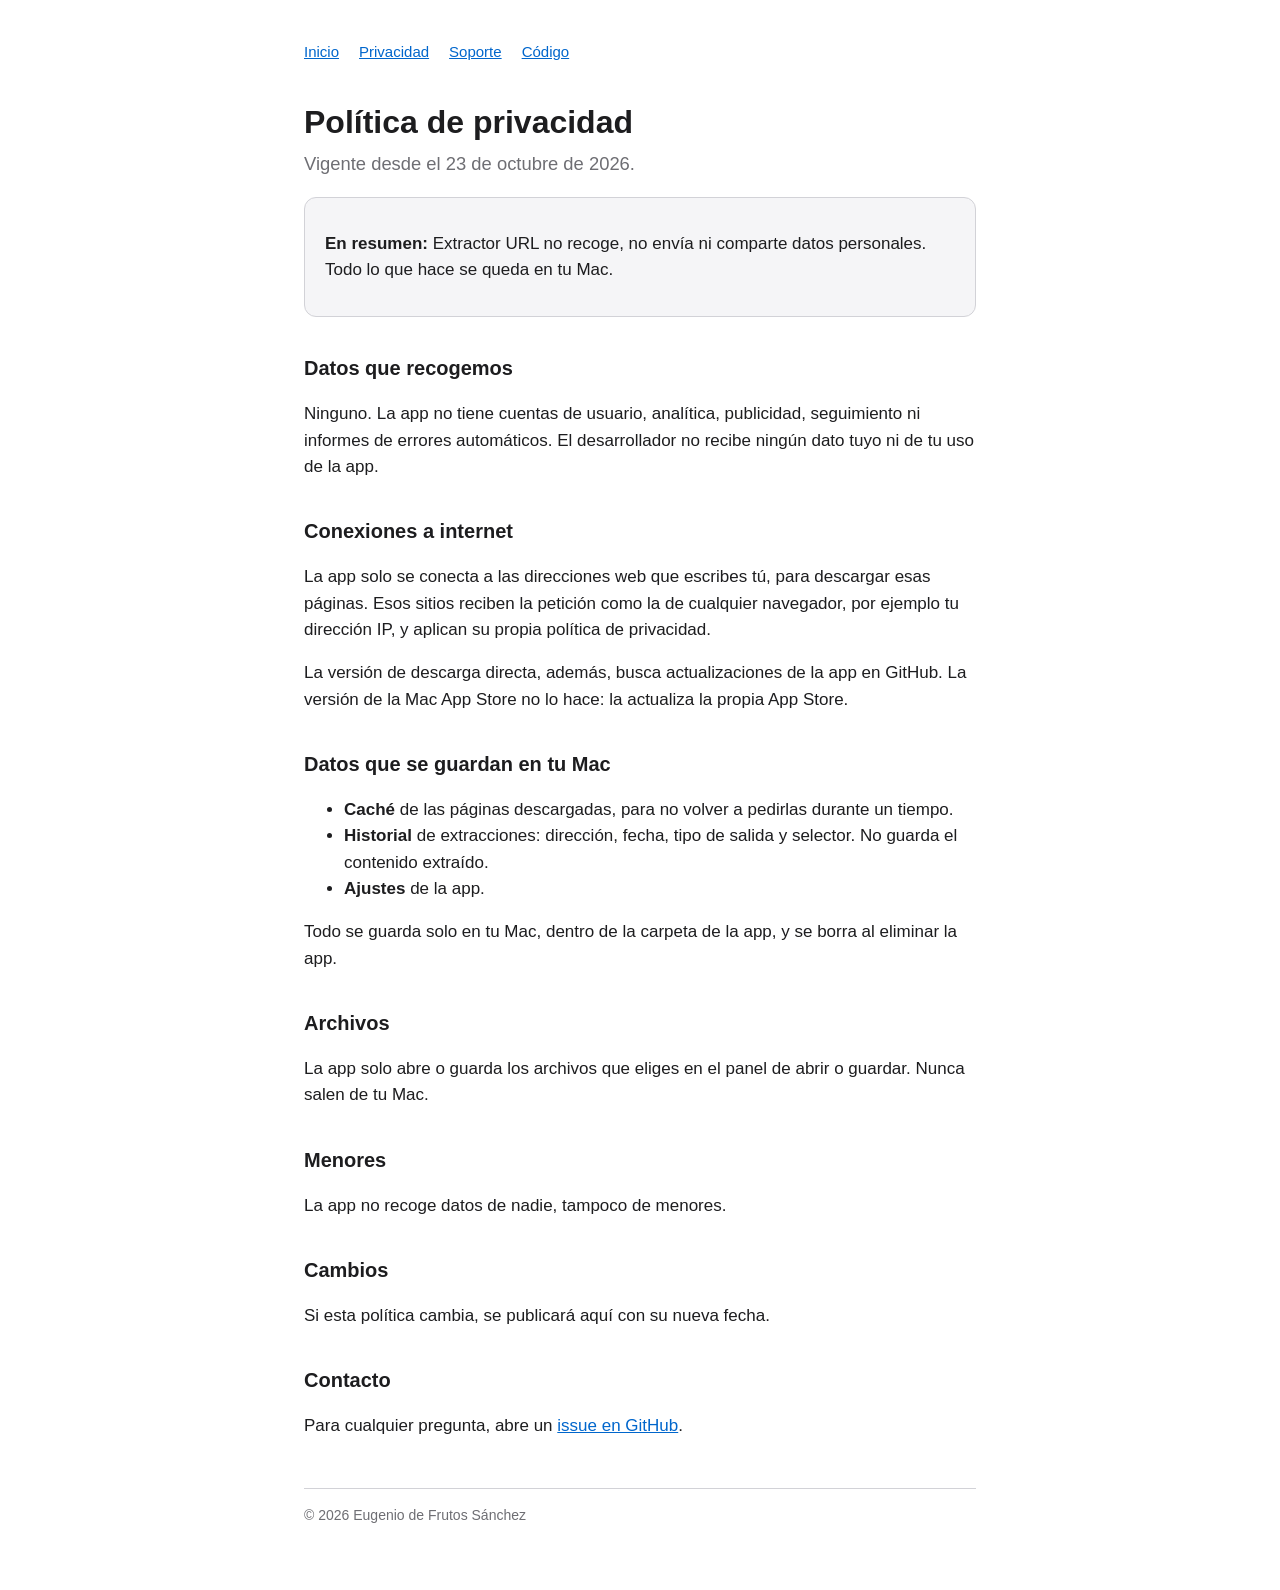
==== docs/privacidad.html @ 8d7008e2 "feat(28-01): publica privacidad y soporte, ficha y subida con altool Co-Authored-By: Claude Opus 5.5" ====
<!doctype html>
<html lang="es">
<head>
  <meta charset="utf-8">
  <meta name="viewport" content="width=device-width, initial-scale=1">
  <title>Privacidad — Extractor URL</title>
  <meta name="description" content="Política de privacidad de Extractor URL para macOS.">
  <link rel="stylesheet" href="estilo.css">
</head>
<body>
  <main>
    <nav>
      <a href="./">Inicio</a>
      <a href="privacidad.html">Privacidad</a>
      <a href="soporte.html">Soporte</a>
      <a href="https://github.com/edfrutos/extractor-url-macos">Código</a>
    </nav>
    <h1>Política de privacidad</h1>
    <p class="entradilla">Vigente desde el 23 de octubre de 2026.</p>

    <div class="caja">
      <p><strong>En resumen:</strong> Extractor URL no recoge, no envía ni
        comparte datos personales. Todo lo que hace se queda en tu Mac.</p>
    </div>

    <h2>Datos que recogemos</h2>
    <p>Ninguno. La app no tiene cuentas de usuario, analítica, publicidad,
      seguimiento ni informes de errores automáticos. El desarrollador no
      recibe ningún dato tuyo ni de tu uso de la app.</p>

    <h2>Conexiones a internet</h2>
    <p>La app solo se conecta a las direcciones web que escribes tú, para
      descargar esas páginas. Esos sitios reciben la petición como la de
      cualquier navegador, por ejemplo tu dirección IP, y aplican su propia
      política de privacidad.</p>
    <p>La versión de descarga directa, además, busca actualizaciones de la
      app en GitHub. La versión de la Mac App Store no lo hace: la actualiza
      la propia App Store.</p>

    <h2>Datos que se guardan en tu Mac</h2>
    <ul>
      <li><strong>Caché</strong> de las páginas descargadas, para no volver
        a pedirlas durante un tiempo.</li>
      <li><strong>Historial</strong> de extracciones: dirección, fecha, tipo
        de salida y selector. No guarda el contenido extraído.</li>
      <li><strong>Ajustes</strong> de la app.</li>
    </ul>
    <p>Todo se guarda solo en tu Mac, dentro de la carpeta de la app, y se
      borra al eliminar la app.</p>

    <h2>Archivos</h2>
    <p>La app solo abre o guarda los archivos que eliges en el panel de
      abrir o guardar. Nunca salen de tu Mac.</p>

    <h2>Menores</h2>
    <p>La app no recoge datos de nadie, tampoco de menores.</p>

    <h2>Cambios</h2>
    <p>Si esta política cambia, se publicará aquí con su nueva fecha.</p>

    <h2>Contacto</h2>
    <p>Para cualquier pregunta, abre un
      <a href="https://github.com/edfrutos/extractor-url-macos/issues">issue
      en GitHub</a>.</p>
    <footer>© 2026 Eugenio de Frutos Sánchez</footer>
  </main>
</body>
</html>
---- docs/estilo.css ----
:root {
  --fondo: #ffffff;
  --texto: #1d1d1f;
  --suave: #6e6e73;
  --borde: #d2d2d7;
  --enlace: #0066cc;
  --caja: #f5f5f7;
}

@media (prefers-color-scheme: dark) {
  :root {
    --fondo: #1c1c1e;
    --texto: #f5f5f7;
    --suave: #a1a1a6;
    --borde: #3a3a3c;
    --enlace: #4da3ff;
    --caja: #2c2c2e;
  }
}

* {
  box-sizing: border-box;
}

body {
  margin: 0;
  background: var(--fondo);
  color: var(--texto);
  font: 17px/1.55 -apple-system, BlinkMacSystemFont, "Helvetica Neue", Arial,
    sans-serif;
}

main {
  max-width: 44rem;
  margin: 0 auto;
  padding: 2.5rem 1rem 4rem;
}

nav {
  display: flex;
  flex-wrap: wrap;
  gap: 0.25rem 1.25rem;
  margin-bottom: 2.5rem;
  font-size: 15px;
}

h1 {
  font-size: 2rem;
  line-height: 1.2;
  margin: 0 0 0.5rem;
}

h2 {
  font-size: 1.25rem;
  margin: 2.25rem 0 0.5rem;
}

h3 {
  font-size: 1.05rem;
  margin: 1.5rem 0 0.25rem;
}

a {
  color: var(--enlace);
}

.entradilla {
  color: var(--suave);
  font-size: 1.15rem;
  margin-top: 0;
}

.caja {
  background: var(--caja);
  border: 1px solid var(--borde);
  border-radius: 12px;
  padding: 1rem 1.25rem;
}

footer {
  margin-top: 3rem;
  padding-top: 1rem;
  border-top: 1px solid var(--borde);
  color: var(--suave);
  font-size: 14px;
}
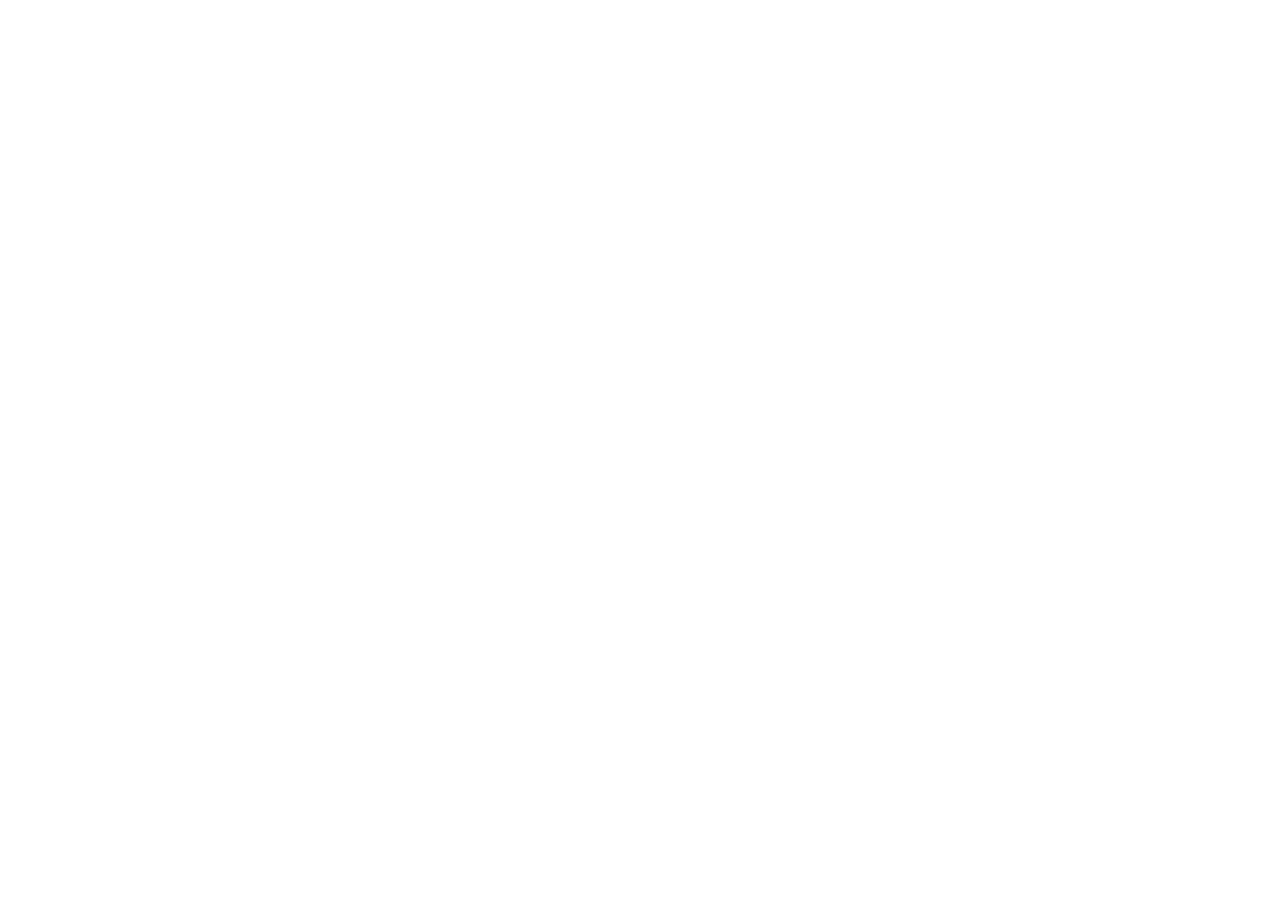
==== commit b61c12af: "Redirige las páginas públicas a efjdev.com y añade el DMG notarizado Las páginas de inicio, privacid" ====
--- a/docs/privacidad.html
+++ b/docs/privacidad.html
@@ -3,66 +3,13 @@
 <head>
   <meta charset="utf-8">
   <meta name="viewport" content="width=device-width, initial-scale=1">
-  <title>Privacidad — Extractor URL</title>
-  <meta name="description" content="Política de privacidad de Extractor URL para macOS.">
-  <link rel="stylesheet" href="estilo.css">
+  <title>Política de privacidad · Extractor URL</title>
+  <meta name="robots" content="noindex">
+  <link rel="canonical" href="https://efjdev.com/privacidad/">
+  <meta http-equiv="refresh" content="0; url=https://efjdev.com/privacidad/">
+  <script>location.replace("https://efjdev.com/privacidad/" + location.hash);</script>
 </head>
 <body>
-  <main>
-    <nav>
-      <a href="./">Inicio</a>
-      <a href="privacidad.html">Privacidad</a>
-      <a href="soporte.html">Soporte</a>
-      <a href="https://github.com/edfrutos/extractor-url-macos">Código</a>
-    </nav>
-    <h1>Política de privacidad</h1>
-    <p class="entradilla">Vigente desde el 23 de octubre de 2026.</p>
-
-    <div class="caja">
-      <p><strong>En resumen:</strong> Extractor URL no recoge, no envía ni
-        comparte datos personales. Todo lo que hace se queda en tu Mac.</p>
-    </div>
-
-    <h2>Datos que recogemos</h2>
-    <p>Ninguno. La app no tiene cuentas de usuario, analítica, publicidad,
-      seguimiento ni informes de errores automáticos. El desarrollador no
-      recibe ningún dato tuyo ni de tu uso de la app.</p>
-
-    <h2>Conexiones a internet</h2>
-    <p>La app solo se conecta a las direcciones web que escribes tú, para
-      descargar esas páginas. Esos sitios reciben la petición como la de
-      cualquier navegador, por ejemplo tu dirección IP, y aplican su propia
-      política de privacidad.</p>
-    <p>La versión de descarga directa, además, busca actualizaciones de la
-      app en GitHub. La versión de la Mac App Store no lo hace: la actualiza
-      la propia App Store.</p>
-
-    <h2>Datos que se guardan en tu Mac</h2>
-    <ul>
-      <li><strong>Caché</strong> de las páginas descargadas, para no volver
-        a pedirlas durante un tiempo.</li>
-      <li><strong>Historial</strong> de extracciones: dirección, fecha, tipo
-        de salida y selector. No guarda el contenido extraído.</li>
-      <li><strong>Ajustes</strong> de la app.</li>
-    </ul>
-    <p>Todo se guarda solo en tu Mac, dentro de la carpeta de la app, y se
-      borra al eliminar la app.</p>
-
-    <h2>Archivos</h2>
-    <p>La app solo abre o guarda los archivos que eliges en el panel de
-      abrir o guardar. Nunca salen de tu Mac.</p>
-
-    <h2>Menores</h2>
-    <p>La app no recoge datos de nadie, tampoco de menores.</p>
-
-    <h2>Cambios</h2>
-    <p>Si esta política cambia, se publicará aquí con su nueva fecha.</p>
-
-    <h2>Contacto</h2>
-    <p>Para cualquier pregunta, abre un
-      <a href="https://github.com/edfrutos/extractor-url-macos/issues">issue
-      en GitHub</a>.</p>
-    <footer>© 2026 Eugenio de Frutos Sánchez</footer>
-  </main>
+  <p>Esta página se ha trasladado a <a href="https://efjdev.com/privacidad/">https://efjdev.com/privacidad/</a>.</p>
 </body>
 </html>
